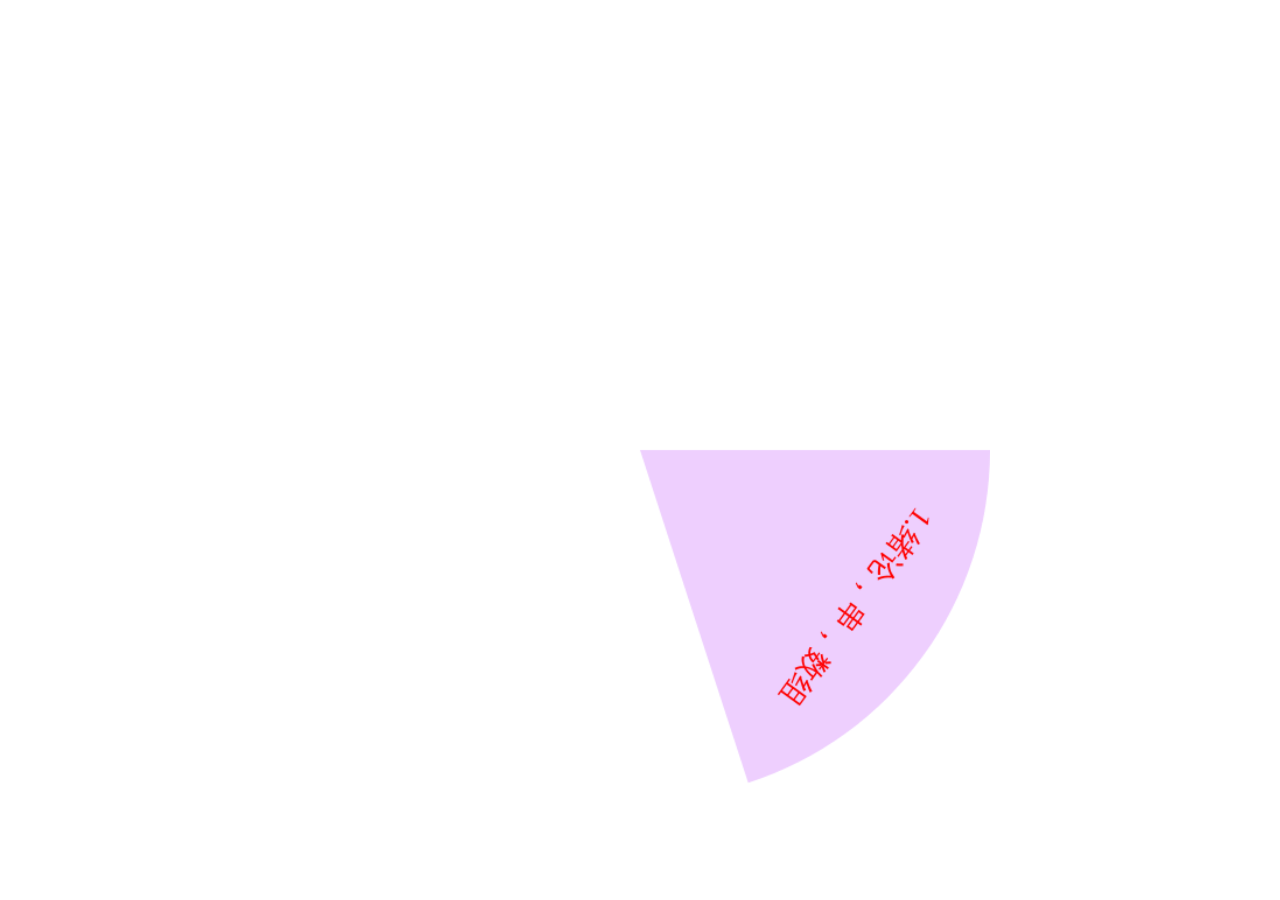
==== index.html @ 9e00ceaf "Add files via upload" ====
<!DOCTYPE html>
<html lang="en">

<head>
    <meta charset="UTF-8">
    <title>幸运大转盘</title>
    <style>
        * {
            margin: 0;
            padding: 0;
        }

        .container {
            background-image: url(./wheel-bodybg.png);
            background-size: 100% 100%;
            min-height: 100vh;
            display: flex;
            justify-content: center;
            align-items: center;
        }

        .wheel {
            width: 800px;
            height: 800px;
            position: relative;
            background-image: url(./wheel-bg.png);
            background-size: 100% 100%;
            display: flex;
            justify-content: center;
            align-items: center;
        }

        .wheel-light {
            background-image: url(./wheel-bg2.png) !important;
        }

        #wheelCanvas {
            width: 700px;
            height: 700px;

        }

        .transition {
            transition: all 2s;
        }

        .pointer {
            display: block;
            position: absolute;
            width: 200px;
            height: 200px;
            background-color: transparent;
            background-image: url(./wheel-pointer.png);
            background-repeat: no-repeat;
            background-size: contain;
            background-position: center;
            border: none;
            outline: none;
        }

        .pointer-animation {
            animation: scale 1s infinite linear alternate;
        }

        @keyframes scale {
            0% {
                transform: scale(1);
            }

            100% {
                transform: scale(1.1);
            }
        }
    </style>
</head>

<body>
    <div class="container">
        <div class="wheel">
            <canvas id="wheelCanvas" width="600px" height="600px"></canvas>
            <button class="pointer pointer-animation" id="getAward"></button>
        </div>
    </div>
</body>
<script>
    //抽奖转盘
    var turnWheel = {
        reaward: [
            { name: '1.绪论，串，数组', icon: 'https://mdhw.oss-cn-hangzhou.aliyuncs.com/signAward/1649132281714_4Y5c6zXd.png' },
            { name: '2.线性表', icon: '' },
            { name: '3.栈，队列', icon: 'https://mdhw.oss-cn-hangzhou.aliyuncs.com/signAward/1649132281714_4Y5c6zXd.png' },
            { name: '4.查找', icon: '' },
            { name: '5.排序', icon: 'https://mdhw.oss-cn-hangzhou.aliyuncs.com/signAward/1649132281714_4Y5c6zXd.png' },
        ], //转盘奖品
        colors: [], //转盘奖品区块对应背景颜色
        fontColor: '#f00', //转盘奖品字体颜色
        radius: 300, //转盘半径
        textRadius: 320, //转盘奖品位置距离圆心的距离
    };

    var timer = null;
    var turning = false;
    var wheelCanvas = document.getElementById("wheelCanvas");

    turnWheel.reaward = turnWheel.reaward.map(d => {
        let img = new Image();
        img.src = d.icon;
        d.icon = img
        return d
    })
    turnWheel.colors = [
        "#eecffe",
        "#FFFFFF",
        "#eecffe",
        "#FFFFFF",
        "#eecffe",
        "#FFFFFF",
    ];
    window.onload = function () {

        drawWheelCanvas('wheelCanvas', turnWheel);
        var getAward = document.getElementById("getAward");
        var index = 0; // 中奖将品的数组下标
        getAward.addEventListener("click", function () {
            if (turning) {
                return;
            }
            turning = true;
            index = Math.floor(Math.random() * turnWheel.reaward.length);
            wheelCanvas.classList.add("transition");
            twinkle(() => {
                alert('今天要复习：' + index);
            });
            rotateWheel(index, turnWheel.reaward.length)
        })
    };

    // 转盘灯闪烁 callback为抽奖结果后执行函数
    function twinkle(callback) {
        let wheel = document.querySelector('.wheel');
        let pointer = document.querySelector('.pointer');

        pointer.classList.remove('pointer-animation');
        timer = setInterval(() => {
            wheel.classList.toggle('wheel-light');
        }, 200);
        setTimeout(() => {
            turning = false;
            wheelCanvas.classList.remove('transition');
            wheel.classList.remove('wheel-light');
            pointer.classList.add('pointer-animation');
            wheelCanvas.style.transform = 'rotate(0deg)';
            timer && clearInterval(timer);

            typeof callback === 'function' && callback();

        }, 2000);
    }
    // 旋转转盘 (index:中奖将品的数组下标)
    function rotateWheel(awardIndex, awardCount) {
        let baseAngle = 360 / awardCount;
        let rotateRound = 360 * 5; // 每次旋转5圈
        wheelCanvas.style.transform = 'rotate(' + ((270 - ((baseAngle / 2) + baseAngle * awardIndex)) + rotateRound) + 'deg)';
    }
    // 绘制转盘
    function drawWheelCanvas(canvasId, turnWheel) {
        let canvas = document.getElementById(canvasId);
        let baseAngle = Math.PI * 2 / (turnWheel.reaward.length);
        let ctx = canvas.getContext("2d");
        let canvasW = canvas.width; // 画板的高度
        let canvasH = canvas.height; // 画板的宽度
        ctx.fillStyle = "#fff000";
        ctx.clearRect(0, 0, canvasW, canvasH);//去掉背景默认的黑色
        ctx.font = '26px Microsoft YaHei';
        for (let index = 0; index < turnWheel.reaward.length; index++) {
            let angle = index * baseAngle;
            let rewardName = turnWheel.reaward[index].name;
            let translateX = canvasW * 0.5 + Math.cos(angle + baseAngle / 2) * turnWheel.textRadius;
            let translateY = canvasH * 0.5 + Math.sin(angle + baseAngle / 2) * turnWheel.textRadius;
            ctx.fillStyle = turnWheel.colors[index];
            ctx.beginPath();
            ctx.arc(canvasW * 0.5, canvasH * 0.5, turnWheel.radius, angle, angle + baseAngle, false);
            ctx.lineTo(canvasW * 0.5, canvasH * 0.5);
            ctx.fill();
            ctx.save();
            ctx.fillStyle = turnWheel.fontColor;
            ctx.translate(translateX, translateY);
            ctx.rotate(angle + baseAngle / 2 + Math.PI / 2);
            ctx.fillText(rewardName, -ctx.measureText(rewardName).width / 2, 100);
            //添加对应图标
            if (turnWheel.reaward[index] && turnWheel.reaward[index].icon) {

                ctx.drawImage(turnWheel.reaward[index].icon, -40, 140, 80, 80);
            }

            ctx.restore(); //很关键
        }
    }
</script>

</html>
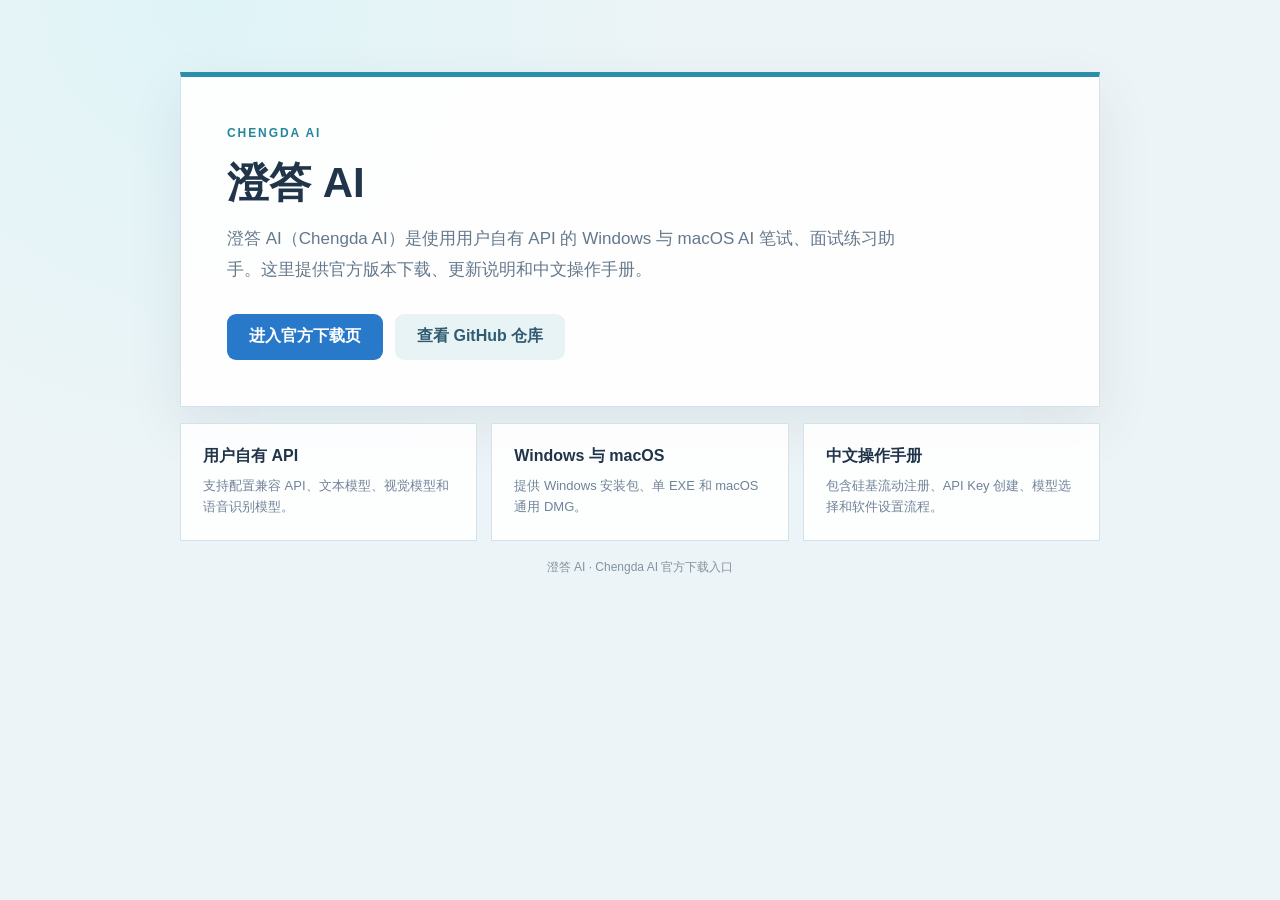
==== commit de3b1863: "feat: make Chengda AI discoverable in search" ====
--- a/index.html
+++ b/index.html
@@ -1,201 +1,53 @@
-<!DOCTYPE html>
-<html lang="en">
-
-<head>
-    <meta charset="UTF-8">
-    <title>幸运大转盘</title>
-    <style>
-        * {
-            margin: 0;
-            padding: 0;
-        }
-
-        .container {
-            background-image: url(./wheel-bodybg.png);
-            background-size: 100% 100%;
-            min-height: 100vh;
-            display: flex;
-            justify-content: center;
-            align-items: center;
-        }
-
-        .wheel {
-            width: 800px;
-            height: 800px;
-            position: relative;
-            background-image: url(./wheel-bg.png);
-            background-size: 100% 100%;
-            display: flex;
-            justify-content: center;
-            align-items: center;
-        }
-
-        .wheel-light {
-            background-image: url(./wheel-bg2.png) !important;
-        }
-
-        #wheelCanvas {
-            width: 700px;
-            height: 700px;
-
-        }
-
-        .transition {
-            transition: all 2s;
-        }
-
-        .pointer {
-            display: block;
-            position: absolute;
-            width: 200px;
-            height: 200px;
-            background-color: transparent;
-            background-image: url(./wheel-pointer.png);
-            background-repeat: no-repeat;
-            background-size: contain;
-            background-position: center;
-            border: none;
-            outline: none;
-        }
-
-        .pointer-animation {
-            animation: scale 1s infinite linear alternate;
-        }
-
-        @keyframes scale {
-            0% {
-                transform: scale(1);
-            }
-
-            100% {
-                transform: scale(1.1);
-            }
-        }
-    </style>
-</head>
-
-<body>
-    <div class="container">
-        <div class="wheel">
-            <canvas id="wheelCanvas" width="600px" height="600px"></canvas>
-            <button class="pointer pointer-animation" id="getAward"></button>
-        </div>
-    </div>
-</body>
-<script>
-    //抽奖转盘
-    var turnWheel = {
-        reaward: [
-            { name: '1.绪论，串，数组', icon: 'https://mdhw.oss-cn-hangzhou.aliyuncs.com/signAward/1649132281714_4Y5c6zXd.png' },
-            { name: '2.线性表', icon: '' },
-            { name: '3.栈，队列', icon: 'https://mdhw.oss-cn-hangzhou.aliyuncs.com/signAward/1649132281714_4Y5c6zXd.png' },
-            { name: '4.查找', icon: '' },
-            { name: '5.排序', icon: 'https://mdhw.oss-cn-hangzhou.aliyuncs.com/signAward/1649132281714_4Y5c6zXd.png' },
-        ], //转盘奖品
-        colors: [], //转盘奖品区块对应背景颜色
-        fontColor: '#f00', //转盘奖品字体颜色
-        radius: 300, //转盘半径
-        textRadius: 320, //转盘奖品位置距离圆心的距离
-    };
-
-    var timer = null;
-    var turning = false;
-    var wheelCanvas = document.getElementById("wheelCanvas");
-
-    turnWheel.reaward = turnWheel.reaward.map(d => {
-        let img = new Image();
-        img.src = d.icon;
-        d.icon = img
-        return d
-    })
-    turnWheel.colors = [
-        "#eecffe",
-        "#FFFFFF",
-        "#eecffe",
-        "#FFFFFF",
-        "#eecffe",
-        "#FFFFFF",
-    ];
-    window.onload = function () {
-
-        drawWheelCanvas('wheelCanvas', turnWheel);
-        var getAward = document.getElementById("getAward");
-        var index = 0; // 中奖将品的数组下标
-        getAward.addEventListener("click", function () {
-            if (turning) {
-                return;
-            }
-            turning = true;
-            index = Math.floor(Math.random() * turnWheel.reaward.length);
-            wheelCanvas.classList.add("transition");
-            twinkle(() => {
-                alert('今天要复习：' + index);
-            });
-            rotateWheel(index, turnWheel.reaward.length)
-        })
-    };
-
-    // 转盘灯闪烁 callback为抽奖结果后执行函数
-    function twinkle(callback) {
-        let wheel = document.querySelector('.wheel');
-        let pointer = document.querySelector('.pointer');
-
-        pointer.classList.remove('pointer-animation');
-        timer = setInterval(() => {
-            wheel.classList.toggle('wheel-light');
-        }, 200);
-        setTimeout(() => {
-            turning = false;
-            wheelCanvas.classList.remove('transition');
-            wheel.classList.remove('wheel-light');
-            pointer.classList.add('pointer-animation');
-            wheelCanvas.style.transform = 'rotate(0deg)';
-            timer && clearInterval(timer);
-
-            typeof callback === 'function' && callback();
-
-        }, 2000);
-    }
-    // 旋转转盘 (index:中奖将品的数组下标)
-    function rotateWheel(awardIndex, awardCount) {
-        let baseAngle = 360 / awardCount;
-        let rotateRound = 360 * 5; // 每次旋转5圈
-        wheelCanvas.style.transform = 'rotate(' + ((270 - ((baseAngle / 2) + baseAngle * awardIndex)) + rotateRound) + 'deg)';
-    }
-    // 绘制转盘
-    function drawWheelCanvas(canvasId, turnWheel) {
-        let canvas = document.getElementById(canvasId);
-        let baseAngle = Math.PI * 2 / (turnWheel.reaward.length);
-        let ctx = canvas.getContext("2d");
-        let canvasW = canvas.width; // 画板的高度
-        let canvasH = canvas.height; // 画板的宽度
-        ctx.fillStyle = "#fff000";
-        ctx.clearRect(0, 0, canvasW, canvasH);//去掉背景默认的黑色
-        ctx.font = '26px Microsoft YaHei';
-        for (let index = 0; index < turnWheel.reaward.length; index++) {
-            let angle = index * baseAngle;
-            let rewardName = turnWheel.reaward[index].name;
-            let translateX = canvasW * 0.5 + Math.cos(angle + baseAngle / 2) * turnWheel.textRadius;
-            let translateY = canvasH * 0.5 + Math.sin(angle + baseAngle / 2) * turnWheel.textRadius;
-            ctx.fillStyle = turnWheel.colors[index];
-            ctx.beginPath();
-            ctx.arc(canvasW * 0.5, canvasH * 0.5, turnWheel.radius, angle, angle + baseAngle, false);
-            ctx.lineTo(canvasW * 0.5, canvasH * 0.5);
-            ctx.fill();
-            ctx.save();
-            ctx.fillStyle = turnWheel.fontColor;
-            ctx.translate(translateX, translateY);
-            ctx.rotate(angle + baseAngle / 2 + Math.PI / 2);
-            ctx.fillText(rewardName, -ctx.measureText(rewardName).width / 2, 100);
-            //添加对应图标
-            if (turnWheel.reaward[index] && turnWheel.reaward[index].icon) {
-
-                ctx.drawImage(turnWheel.reaward[index].icon, -40, 140, 80, 80);
-            }
-
-            ctx.restore(); //很关键
-        }
-    }
-</script>
-
-</html>+<!doctype html>
+<html lang="zh-CN">
+<head>
+  <meta charset="UTF-8">
+  <meta name="viewport" content="width=device-width,initial-scale=1">
+  <title>澄答 AI｜Windows 与 macOS 官方下载</title>
+  <meta name="description" content="澄答 AI（Chengda AI）官方下载入口，提供 Windows 安装包、单 EXE、macOS 通用 DMG、更新清单和中文操作手册。">
+  <meta name="keywords" content="澄答AI,澄答 AI,Chengda AI,AI笔试练习,AI面试练习,硅基流动,Windows AI,macOS AI">
+  <meta name="author" content="澄答 AI">
+  <meta name="robots" content="index,follow">
+  <link rel="canonical" href="https://wait-wind-blow.github.io/free.github.io/">
+  <meta property="og:type" content="website">
+  <meta property="og:locale" content="zh_CN">
+  <meta property="og:site_name" content="澄答 AI">
+  <meta property="og:title" content="澄答 AI 官方下载">
+  <meta property="og:description" content="Windows 与 macOS AI 笔试、面试练习助手官方下载入口。">
+  <meta property="og:url" content="https://wait-wind-blow.github.io/free.github.io/">
+  <script type="application/ld+json">
+    {
+      "@context": "https://schema.org",
+      "@type": "SoftwareApplication",
+      "name": "澄答 AI",
+      "alternateName": "Chengda AI",
+      "applicationCategory": "EducationalApplication",
+      "operatingSystem": "Windows, macOS",
+      "url": "https://wait-wind-blow.github.io/free.github.io/chengda-ai/downloads/",
+      "description": "使用用户自有 API 的 AI 笔试与面试练习助手。"
+    }
+  </script>
+  <style>
+    :root{font-family:"Segoe UI","Microsoft YaHei",sans-serif;color:#20344a;background:#edf4f7}*{box-sizing:border-box}body{margin:0;min-height:100vh;background:radial-gradient(circle at 16% 0,#dff4f7 0,transparent 36%),#edf4f7}.wrap{width:min(920px,calc(100% - 32px));margin:0 auto;padding:72px 0}.hero{padding:46px;border:1px solid #d5e2e9;border-top:5px solid #2b8eaa;background:rgba(255,255,255,.94);box-shadow:0 20px 52px rgba(40,70,91,.09)}.eyebrow{color:#26859e;font-size:12px;font-weight:800;letter-spacing:.16em}.hero h1{margin:14px 0 12px;font-size:42px}.hero p{max-width:680px;margin:0;color:#64788c;font-size:17px;line-height:1.85}.actions{display:flex;flex-wrap:wrap;gap:12px;margin-top:28px}.button{display:inline-flex;align-items:center;justify-content:center;min-height:46px;padding:0 22px;border-radius:9px;color:#fff;background:#2879c9;text-decoration:none;font-weight:750}.button.secondary{color:#315b70;background:#e8f3f6}.features{display:grid;grid-template-columns:repeat(3,1fr);gap:14px;margin-top:16px}.card{padding:22px;border:1px solid #d5e2e9;background:rgba(255,255,255,.9)}.card strong{display:block;margin-bottom:8px}.card span{color:#718398;font-size:13px;line-height:1.65}.foot{margin-top:18px;color:#8392a1;font-size:12px;text-align:center}@media(max-width:720px){.wrap{padding:28px 0}.hero{padding:30px 24px}.hero h1{font-size:34px}.features{grid-template-columns:1fr}}
+  </style>
+</head>
+<body>
+  <main class="wrap">
+    <section class="hero">
+      <span class="eyebrow">CHENGDA AI</span>
+      <h1>澄答 AI</h1>
+      <p>澄答 AI（Chengda AI）是使用用户自有 API 的 Windows 与 macOS AI 笔试、面试练习助手。这里提供官方版本下载、更新说明和中文操作手册。</p>
+      <div class="actions">
+        <a class="button" href="./chengda-ai/downloads/">进入官方下载页</a>
+        <a class="button secondary" href="https://github.com/wait-wind-blow/free.github.io">查看 GitHub 仓库</a>
+      </div>
+    </section>
+    <section class="features" aria-label="主要功能">
+      <article class="card"><strong>用户自有 API</strong><span>支持配置兼容 API、文本模型、视觉模型和语音识别模型。</span></article>
+      <article class="card"><strong>Windows 与 macOS</strong><span>提供 Windows 安装包、单 EXE 和 macOS 通用 DMG。</span></article>
+      <article class="card"><strong>中文操作手册</strong><span>包含硅基流动注册、API Key 创建、模型选择和软件设置流程。</span></article>
+    </section>
+    <p class="foot">澄答 AI · Chengda AI 官方下载入口</p>
+  </main>
+</body>
+</html>
